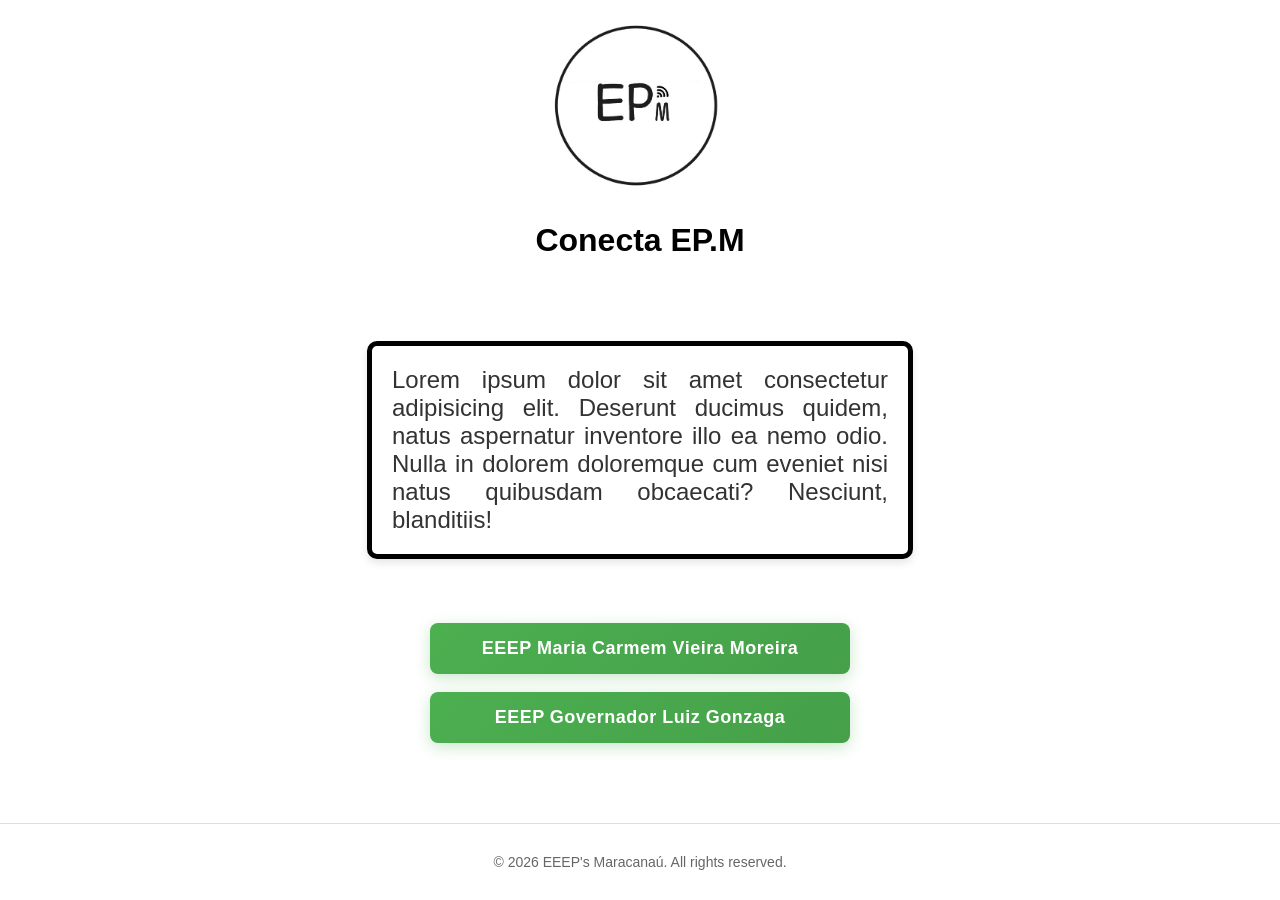
==== index.html @ eb71dfb9 "Make - Paginas MCVM e GLG" ====
<!DOCTYPE html>
<html lang="en">
<head>
    <meta charset="UTF-8">
    <meta name="viewport" content="width=device-width, initial-scale=1.0">
    <title>EEEP's Maracanaú</title>
    <link rel="stylesheet" href="/css/style.css">
</head>
<body>

    <header>
        <img id="logo" src="/img/logo.png" alt="EEEP's Maracanaú Logo">
        <h1>Conecta EP.M</h1>
    </header>

    <main>

        <div id="bemVindo" class="caixa">
            Lorem ipsum dolor sit amet consectetur adipisicing elit.
            Deserunt ducimus quidem, natus aspernatur inventore illo ea nemo odio. 
            Nulla in dolorem doloremque cum eveniet nisi natus quibusdam obcaecati? Nesciunt, blanditiis!
        </div>

        <div id="buttons">

            <button id="MCVM" onclick="">EEEP Maria Carmem Vieira Moreira</button>
            
            <button id="GM" onclick="">EEEP Governador Luiz Gonzaga </button>

        </div>

    </main>

    <footer>
        <p>© 2026 EEEP's Maracanaú. All rights reserved.</p>

</body>
</html>
---- css/style.css ----
body {
    user-select: none;
    font-family: Arial, sans-serif;
    display: flex;
    flex-direction: column;
    min-height: 100vh;
    margin: 0;
}

header {
    /* background-color: #000000; */
    padding: 20px;
    text-align: center;
}

#logo {
    /* border: solid 2px #000; */
    width: 200px;
    height: auto;
}

/* main */

main {
    padding: 20px;
    text-align: center;
    flex: 1;
}

.caixa {
    /* text-align: center; */
    text-align: justify;
    margin-top: 20px;
    font-size: 24px;
    color: #333;
    width: 40%;
    margin: 20px auto;

    border: 5px solid #000000;
    border-radius: 10px;
    padding: 20px;
    box-shadow: 0 4px 8px rgba(0, 0, 0, 0.1);
}

#buttons {
    display: flex;
    flex-direction: column;
    gap: 18px;
    margin-top: 64px;
}


button {
    display: block;
    width: min(420px, 100%);
    margin: 0 auto;
    padding: 15px 25px;
    font-size: 18px;
    font-weight: 600;
    background: linear-gradient(135deg, #4CAF50 0%, #45a049 100%);
    color: rgb(255, 255, 255);
    border: none;
    border-radius: 8px;
    cursor: pointer;
    text-align: center;
    box-shadow: 0 4px 15px rgba(76, 175, 80, 0.3);
    transition: all 0.3s ease;
    letter-spacing: 0.5px;
}  

button:hover {
    transform: translateY(-3px);
    box-shadow: 0 8px 25px rgba(76, 175, 80, 0.5);
    background: linear-gradient(135deg, #45a049 0%, #3d8b40 100%);
}

button:active {
    transform: translateY(-2px);
    box-shadow: 0 3px 10px rgba(76, 175, 80, 0.4);
}

/* footer */
footer {
    text-align: center;
    padding: 30px 20px;
    border-top: 1px solid #ddd;
    margin-top: auto;
}

footer p {
    color: #666;
    font-size: 14px;
    margin: 0;
}
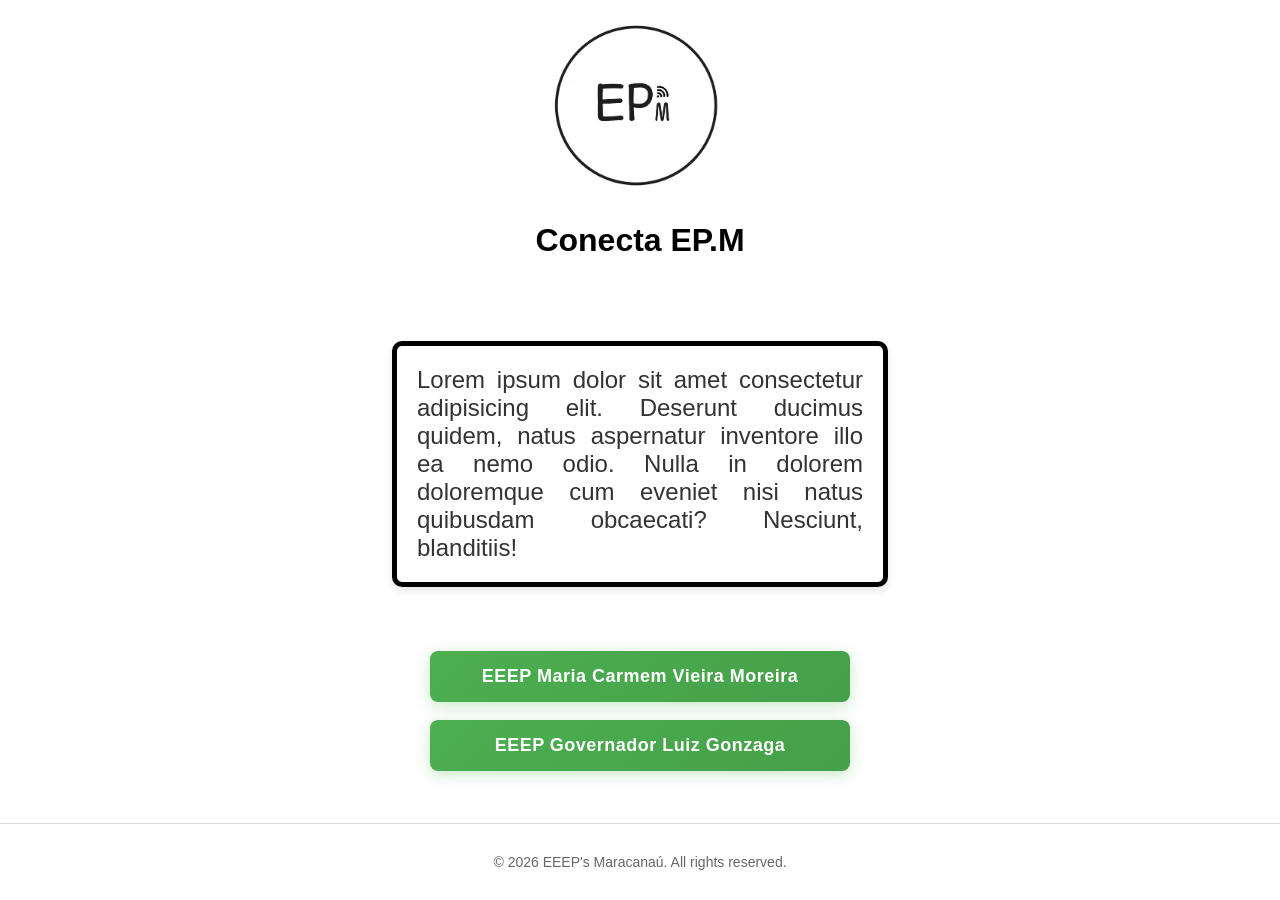
==== commit b7fe1d72: "Make - Aba de materias" ====
--- a/index.html
+++ b/index.html
@@ -23,9 +23,9 @@
 
         <div id="buttons">
 
-            <button id="MCVM" onclick="">EEEP Maria Carmem Vieira Moreira</button>
+            <button id="MCVM" class="btnBase" onclick="mudarDePagina('/pages/MCVM.html')">EEEP Maria Carmem Vieira Moreira</button>
             
-            <button id="GM" onclick="">EEEP Governador Luiz Gonzaga </button>
+            <button id="GM" class="btnBase" onclick="mudarDePagina('/pages/GLG.html')">EEEP Governador Luiz Gonzaga </button>
 
         </div>
 
@@ -33,6 +33,9 @@
 
     <footer>
         <p>© 2026 EEEP's Maracanaú. All rights reserved.</p>
+    </footer>
+
+    <script src="script/script.js"></script>
 
 </body>
 </html>
--- a/css/style.css
+++ b/css/style.css
@@ -1,5 +1,5 @@
 body {
-    user-select: none;
+    /* user-select: ;/ */
     font-family: Arial, sans-serif;
     display: flex;
     flex-direction: column;
@@ -35,24 +35,116 @@
     color: #333;
     width: 40%;
     margin: 20px auto;
+    box-sizing: border-box;
 
     border: 5px solid #000000;
     border-radius: 10px;
     padding: 20px;
     box-shadow: 0 4px 8px rgba(0, 0, 0, 0.1);
+
+    display: flex;
+    flex-direction: column;
+    gap: 20px;
 }
+
+.caixaCursos {
+    /* text-align: center; */
+    text-align: justify;
+    margin-top: 20px;
+    font-size: 24px;
+    color: #333;
+    width: 40%;
+    margin: 20px auto;
+    box-sizing: border-box;
+
+    border: 5px solid #000000;
+    border-radius: 10px;
+    padding: 30px;
+    box-shadow: 0 4px 8px rgba(0, 0, 0, 0.1);
+
+    display: grid;
+    grid-template-columns: repeat(2, 1fr);
+    gap: 20px;
+    
+}
+
+/* caixa dos butoes na pagina de cursos */
+
+.caixaMenor{
+    font-size: 30px;
+    color: #333;
+    width: 100%;
+    margin: 0;
+    box-sizing: border-box;
+
+    border: 3px solid #000000;
+    border-radius: 10px;
+    padding: 15px;
+
+    display: flex;
+    align-items: center;
+    justify-content: center;
+
+    transition: all 0.3s ease;
+}
+
+.caixaMenor:hover {
+    transform: translateY(-3px);
+    box-shadow: 0 8px 25px rgba(76, 175, 80, 0.5);
+    background-color: #cfcfcf;
+
+    cursor: pointer;
+}
+
+.caixaMenor:active {
+    transform: translateY(-2px);
+    box-shadow: 0 3px 10px rgba(76, 175, 80, 0.4);
+}
+
+/* Caixa menor menor */
+
+.caixaMMenor{
+    font-size: 30px;
+    color: #333;
+    width: 100%;
+    margin: 0;
+    box-sizing: border-box;
+
+    border: 3px solid #000000;
+    border-radius: 10px;
+    padding: 15px;
+
+    transition: all 0.3s ease;
+}
+
+/* .caixaMMenor:hover {
+    transform: translateY(-3px);
+    box-shadow: 0 8px 25px rgba(76, 175, 80, 0.5);
+    background-color: #cfcfcf;
+
+    cursor: pointer;
+}
+
+.caixaMMenor:active {
+    transform: translateY(-2px);
+    box-shadow: 0 3px 10px rgba(76, 175, 80, 0.4);
+} */
+
+/* caixa dos butoes na inicio */
 
 #buttons {
     display: flex;
     flex-direction: column;
     gap: 18px;
     margin-top: 64px;
+    padding: 0 10px;
 }
 
 
-button {
+.btnBase {
     display: block;
     width: min(420px, 100%);
+    box-sizing: border-box;
     margin: 0 auto;
     padding: 15px 25px;
     font-size: 18px;
@@ -68,15 +160,21 @@
     letter-spacing: 0.5px;
 }  
 
-button:hover {
+.btnBase:hover {
     transform: translateY(-3px);
     box-shadow: 0 8px 25px rgba(76, 175, 80, 0.5);
     background: linear-gradient(135deg, #45a049 0%, #3d8b40 100%);
 }
 
-button:active {
+.btnBase:active {
     transform: translateY(-2px);
     box-shadow: 0 3px 10px rgba(76, 175, 80, 0.4);
+}
+
+/* hidden */
+
+.hidden {
+    display: none !important;
 }
 
 /* footer */
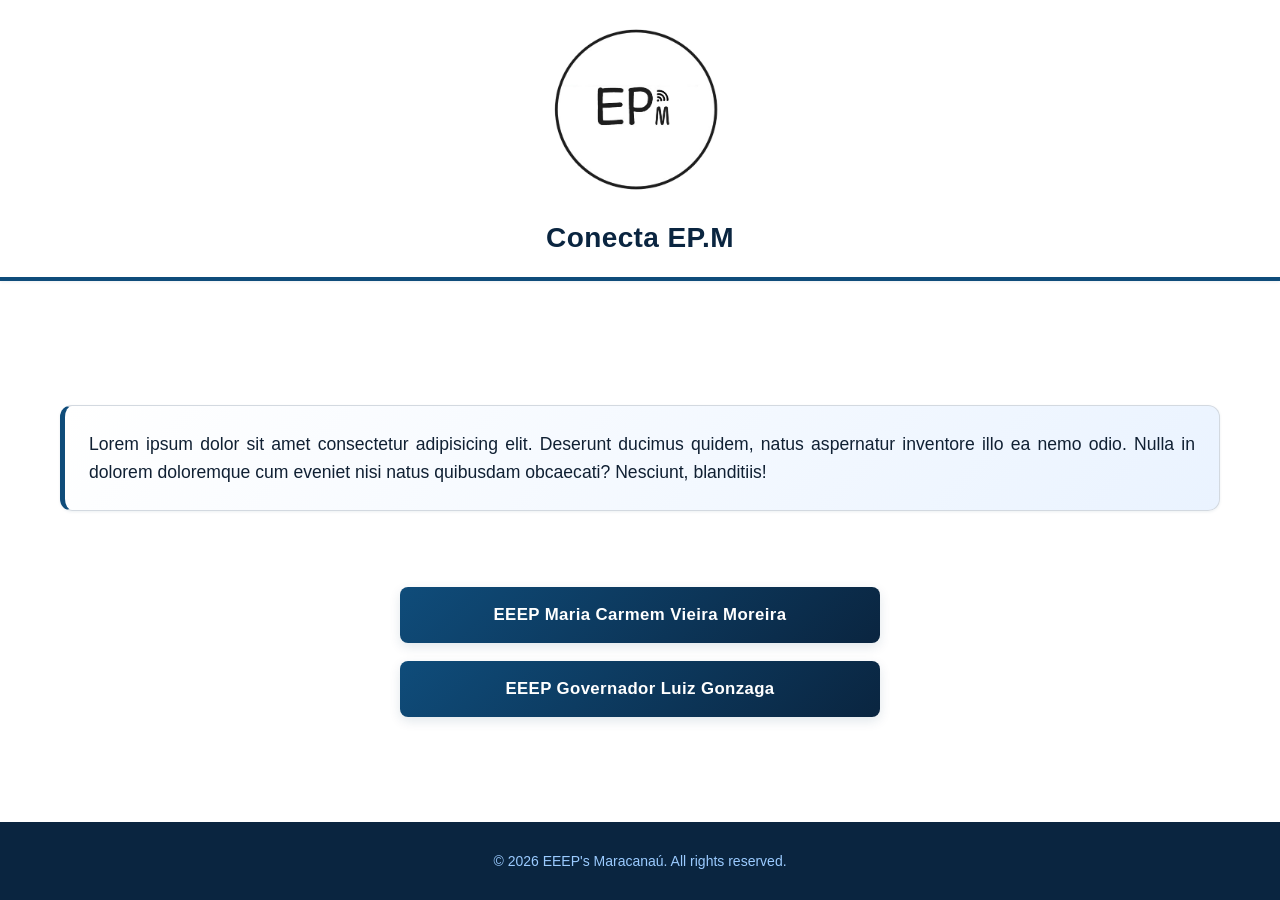
==== commit ee43e135: "Edit - CSS fix" ====
--- a/index.html
+++ b/index.html
@@ -4,7 +4,7 @@
     <meta charset="UTF-8">
     <meta name="viewport" content="width=device-width, initial-scale=1.0">
     <title>EEEP's Maracanaú</title>
-    <link rel="stylesheet" href="/css/style.css">
+    <link rel="stylesheet" href="css/style.css">
 </head>
 <body>
 
--- a/css/style.css
+++ b/css/style.css
@@ -1,192 +1,507 @@
+/* ========================================
+   Design Tokens — troque só o bloco "brand"
+   para criar o tema de outra cidade.
+   ======================================== */
+:root {
+  /* Neutros (fixos) */
+  --bg: #FFFFFF;
+  --surface: #F5F7FA;
+  --border: #D3D9E0;
+  --text: #102033;
+  --muted: #495C6F;
+
+  /* Cores institucionais */
+  --primary: #0A2540;
+  --secondary: #0F4C7A;
+  --secondary-soft: #9bcbff;
+
+  /* Marca institucional (por cidade) */
+  --brand-900: var(--primary);
+  --brand-700: var(--secondary);
+  --brand-500: #1B6EB5;
+  --brand-100: var(--secondary-soft);
+
+  /* Crescimento / educação */
+  --growth-700: #0B6B4A;
+  --growth-500: #0F8A5F;
+
+  /* Acentos */
+  --sun-500: #F2B705;
+  --coral-500: #E76F51;
+
+  /* Semânticas */
+  --success: #0B6B4A;
+  --warning: #B45309;
+  --danger: #B91C1C;
+  --info: #0369A1;
+
+  /* Sombras (tingidas com brand-900) */
+  --shadow-sm: 0 1px 3px rgba(11, 60, 93, 0.08);
+  --shadow-md: 0 4px 12px rgba(11, 60, 93, 0.12);
+  --shadow-lg: 0 10px 28px rgba(11, 60, 93, 0.18);
+
+  /* Raios */
+  --radius-sm: 8px;
+  --radius-md: 12px;
+  --radius-lg: 16px;
+}
+
+/* ========================================
+   Base
+   ======================================== */
+* { box-sizing: border-box; }
+
 body {
-    /* user-select: ;/ */
-    font-family: Arial, sans-serif;
-    display: flex;
-    flex-direction: column;
-    min-height: 100vh;
-    margin: 0;
-}
-
+  font-family: -apple-system, BlinkMacSystemFont, "Segoe UI", Arial, sans-serif;
+  display: flex;
+  flex-direction: column;
+  min-height: 100vh;
+  margin: 0;
+  background: var(--bg);
+  color: var(--text);
+  line-height: 1.6;
+}
+
+h1, h2, h3 {
+  color: var(--brand-900);
+  line-height: 1.3;
+}
+
+/* ========================================
+   Header
+   ======================================== */
 header {
-    /* background-color: #000000; */
-    padding: 20px;
-    text-align: center;
+  background: #FFFFFF;
+  padding: 24px 20px 20px;
+  text-align: center;
+  border-bottom: 4px solid var(--brand-700);
+  box-shadow: var(--shadow-sm);
 }
 
 #logo {
-    /* border: solid 2px #000; */
-    width: 200px;
-    height: auto;
-}
-
-/* main */
-
+  width: 200px;
+  max-width: 60%;
+  height: auto;
+}
+
+header h1 {
+  color: var(--brand-900);
+  margin: 12px 0 0;
+  font-size: 1.75rem;
+  font-weight: 700;
+  letter-spacing: 0.4px;
+}
+
+/* ========================================
+   Main
+   ======================================== */
 main {
-    padding: 20px;
-    text-align: center;
-    flex: 1;
-}
-
+  padding: 24px 20px;
+  text-align: center;
+  flex: 1;
+  width: 100%;
+  max-width: 1200px;
+  margin: 0 auto;
+}
+
+/* Títulos de seção (filhos diretos do main) */
+main > h2 {
+  color: var(--brand-900);
+  margin: 40px auto 16px;
+  font-size: 1.5rem;
+  display: inline-block;
+  padding-bottom: 8px;
+  position: relative;
+}
+
+main > h2::after {
+  content: "";
+  position: absolute;
+  bottom: 0;
+  left: 50%;
+  transform: translateX(-50%);
+  width: 56px;
+  height: 3px;
+  border-radius: 2px;
+  background: var(--brand-700);
+}
+
+/* ========================================
+   Cards (.caixa) — superfície refinada
+   ======================================== */
 .caixa {
-    /* text-align: center; */
-    text-align: justify;
-    margin-top: 20px;
-    font-size: 24px;
-    color: #333;
-    width: 40%;
-    margin: 20px auto;
-    box-sizing: border-box;
-
-    border: 5px solid #000000;
-    border-radius: 10px;
-    padding: 20px;
-    box-shadow: 0 4px 8px rgba(0, 0, 0, 0.1);
-
-    display: flex;
-    flex-direction: column;
-    gap: 20px;
-}
-
+  background: #FFFFFF;
+  border: 1px solid var(--border);
+  border-top: 3px solid var(--brand-700);
+  border-radius: var(--radius-md);
+  box-shadow: var(--shadow-sm);
+  padding: 24px;
+  margin: 20px auto;
+  width: 100%;
+  max-width: 1200px;
+  text-align: justify;
+  color: var(--text);
+  font-size: 1.05rem;
+  display: flex;
+  flex-direction: column;
+  gap: 16px;
+}
+
+#bemVindo {
+  background: linear-gradient(135deg, #FFFFFF 0%, #EAF3FF 100%);
+  border-top: 1px solid var(--border);
+  border-left: 5px solid var(--brand-700);
+  font-size: 1.1rem;
+}
+
+.caixa h2 {
+  color: var(--brand-900);
+  font-size: 1.35rem;
+  text-align: left;
+  margin: 0 0 4px;
+  padding-bottom: 10px;
+  border-bottom: 1px solid var(--border);
+}
+
+/* ========================================
+   Grid de cursos — zona com tint suave
+   ======================================== */
 .caixaCursos {
-    /* text-align: center; */
-    text-align: justify;
-    margin-top: 20px;
-    font-size: 24px;
-    color: #333;
-    width: 40%;
-    margin: 20px auto;
-    box-sizing: border-box;
-
-    border: 5px solid #000000;
-    border-radius: 10px;
-    padding: 30px;
-    box-shadow: 0 4px 8px rgba(0, 0, 0, 0.1);
-
-    display: grid;
-    grid-template-columns: repeat(2, 1fr);
-    gap: 20px;
-    
-}
-
-/* caixa dos butoes na pagina de cursos */
-
-.caixaMenor{
-    font-size: 30px;
-    color: #333;
-    width: 100%;
-    margin: 0;
-    box-sizing: border-box;
-
-    border: 3px solid #000000;
-    border-radius: 10px;
-    padding: 15px;
-
-    display: flex;
-    align-items: center;
-    justify-content: center;
-
-    transition: all 0.3s ease;
-}
+  background:
+    radial-gradient(circle at 0% 0%,   rgba(27, 110, 181, 0.10), transparent 45%),
+    radial-gradient(circle at 100% 100%, rgba(27, 110, 181, 0.10), transparent 45%),
+    #F8FBFF;
+  border: 1px solid var(--border);
+  border-radius: var(--radius-md);
+  box-shadow: var(--shadow-sm);
+  padding: 24px;
+  margin: 20px auto;
+  width: 100%;
+  max-width: 1200px;
+  display: grid;
+  grid-template-columns: repeat(2, 1fr);
+  gap: 16px;
+}
+
+/* ========================================
+   Botões de curso — cor por curso
+   ======================================== */
+.caixaMenor {
+  position: relative;            /* âncora para a bolinha */
+  font-family: inherit;
+  font-size: 1.2rem;
+  font-weight: 600;
+  color: var(--brand-900);
+  background: #FFFFFF;
+  border: 2px solid var(--brand-700);
+  border-radius: var(--radius-sm);
+  padding: 16px 0A2540px;
+  width: 100%;
+  margin: 0 auto;
+  cursor: pointer;
+  display: flex;
+  align-items: center;
+  justify-content: center;       /* texto centralizado de verdade */
+  transition: transform 0.2s ease, box-shadow 0.2s ease, background 0.2s ease, color 0.2s ease, border-color 0.2s ease;
+  max-width: 420px;
+  min-height: 72px;
+  padding: 18px 40px;
+  line-height: 1.3;
+
+}
+
+/* Bolinha "flutuante" — não ocupa espaço no fluxo */
+.caixaMenor::before {
+  content: "";
+  position: absolute;
+  left: 16px;                    /* distância da borda esquerda */
+  top: 50%;
+  transform: translateY(-50%);
+  width: 10px;
+  height: 10px;
+  border-radius: 50%;
+  background: var(--brand-500);
+  transition: background 0.2s ease, transform 0.2s ease;
+}
+
+#ds::before  { background: var(--brand-500);  } /* DS   → azul    */
+#qm::before  { background: var(--growth-500); } /* QM   → verde   */
+#log::before { background: var(--sun-500);    } /* LOG  → âmbar   */
+#txt::before { background: var(--coral-500);  } /* TXT  → coral   */
 
 .caixaMenor:hover {
-    transform: translateY(-3px);
-    box-shadow: 0 8px 25px rgba(76, 175, 80, 0.5);
-    background-color: #cfcfcf;
-
-    cursor: pointer;
+  background: var(--brand-700);
+  color: #FFFFFF;
+  border-color: var(--brand-900);
+  transform: translateY(-2px);
+  box-shadow: var(--shadow-md);
+}
+
+.caixaMenor:hover::before {
+  background: #FFFFFF;
+  transform: translateY(-50%) scale(1.25);
 }
 
 .caixaMenor:active {
-    transform: translateY(-2px);
-    box-shadow: 0 3px 10px rgba(76, 175, 80, 0.4);
-}
-
-/* Caixa menor menor */
-
-.caixaMMenor{
-    font-size: 30px;
-    color: #333;
-    width: 100%;
-    margin: 0;
-    box-sizing: border-box;
-
-    border: 3px solid #000000;
-    border-radius: 10px;
-    padding: 15px;
-
-    transition: all 0.3s ease;
-}
-
-/* .caixaMMenor:hover {
-    transform: translateY(-3px);
-    box-shadow: 0 8px 25px rgba(76, 175, 80, 0.5);
-    background-color: #cfcfcf;
-
-    cursor: pointer;
-}
-
-.caixaMMenor:active {
-    transform: translateY(-2px);
-    box-shadow: 0 3px 10px rgba(76, 175, 80, 0.4);
-} */
-
-/* caixa dos butoes na inicio */
-
+  transform: translateY(0);
+  box-shadow: var(--shadow-sm);
+}
+
+.caixaMenor:focus-visible {
+  outline: 3px solid var(--sun-500);
+  outline-offset: 3px;
+}
+
+/* ========================================
+   Cards de ano (.caixaMMenor)
+   ======================================== */
+.caixaMMenor {
+  background: linear-gradient(180deg, #FFFFFF 0%, #F5F9FF 100%);
+  border: 1px solid var(--border);
+  border-left: 4px solid var(--brand-700);
+  border-radius: var(--radius-sm);
+  padding: 18px 20px;
+  width: 100%;
+  margin: 0;
+  color: var(--text);
+  font-size: 1rem;
+  box-shadow: var(--shadow-sm);
+  transition: transform 0.2s ease, box-shadow 0.2s ease;
+}
+
+.caixaMMenor:hover {
+  transform: translateY(-2px);
+  box-shadow: var(--shadow-md);
+}
+
+.caixaMMenor h2 {
+  color: var(--brand-900);
+  font-size: 1.15rem;
+  margin: 0 0 10px;
+  padding-bottom: 6px;
+  border-bottom: 1px solid var(--border);
+  text-align: left;
+}
+
+.caixaMMenor p {
+  margin: 6px 0;
+  color: var(--muted);
+  text-align: left;
+  font-size: 0.95rem;
+}
+
+/* ========================================
+   Professores — grade de cards com avatar
+   ======================================== */
+.gridProfessores {
+  display: grid;
+  grid-template-columns: repeat(auto-fill, minmax(240px, 1fr));
+  gap: 14px;
+  margin-top: 4px;
+}
+
+.professorCard {
+  display: flex;
+  align-items: center;
+  gap: 14px;
+  padding: 14px;
+  background: #FFFFFF;
+  border: 1px solid var(--border);
+  border-radius: var(--radius-md);
+  box-shadow: var(--shadow-sm);
+  text-align: left;
+  transition: transform 0.2s ease, box-shadow 0.2s ease, border-color 0.2s ease;
+}
+
+.professorCard:hover {
+  transform: translateY(-2px);
+  box-shadow: var(--shadow-md);
+  border-color: var(--brand-500);
+}
+
+.avatar {
+  flex-shrink: 0;
+  width: 48px;
+  height: 48px;
+  border-radius: 50%;
+  background: linear-gradient(135deg, var(--brand-500), var(--brand-900));
+  color: #FFFFFF;
+  display: flex;
+  align-items: center;
+  justify-content: center;
+  font-weight: 700;
+  font-size: 1rem;
+  letter-spacing: 0.5px;
+}
+
+.professorInfo strong {
+  display: block;
+  color: var(--brand-900);
+  font-size: 0.95rem;
+  line-height: 1.3;
+}
+
+.professorInfo span {
+  display: block;
+  color: var(--muted);
+  font-size: 0.85rem;
+  margin-top: 2px;
+}
+
+/* ========================================
+   Botões principais
+   ======================================== */
 #buttons {
-    display: flex;
-    flex-direction: column;
-    gap: 18px;
-    margin-top: 64px;
-    padding: 0 10px;
-}
-
+  display: flex;
+  flex-direction: column;
+  align-items: center;
+  gap: 18px;
+  margin-top: 56px;
+  padding: 0 10px;
+}
 
 .btnBase {
-    display: block;
-    width: min(420px, 100%);
-    box-sizing: border-box;
-    margin: 0 auto;
-    padding: 15px 25px;
-    font-size: 18px;
-    font-weight: 600;
-    background: linear-gradient(135deg, #4CAF50 0%, #45a049 100%);
-    color: rgb(255, 255, 255);
-    border: none;
-    border-radius: 8px;
-    cursor: pointer;
-    text-align: center;
-    box-shadow: 0 4px 15px rgba(76, 175, 80, 0.3);
-    transition: all 0.3s ease;
-    letter-spacing: 0.5px;
-}  
+  display: block;
+  width: min(480px, 100%);
+  margin: 0 auto;
+  padding: 18px 28px;
+  font-family: inherit;
+  font-size: 1.05rem;
+  font-weight: 600;
+  letter-spacing: 0.4px;
+  text-align: center;
+  color: #fff;
+  background: linear-gradient(135deg, var(--brand-700) 0%, var(--brand-900) 100%);
+  border: none;
+  border-radius: var(--radius-sm);
+  cursor: pointer;
+  box-shadow: var(--shadow-md);
+  transition: transform 0.2s ease, box-shadow 0.2s ease, background 0.2s ease;
+}
 
 .btnBase:hover {
-    transform: translateY(-3px);
-    box-shadow: 0 8px 25px rgba(76, 175, 80, 0.5);
-    background: linear-gradient(135deg, #45a049 0%, #3d8b40 100%);
+  transform: translateY(-3px);
+  box-shadow: var(--shadow-lg);
+  background: linear-gradient(135deg, var(--brand-500) 0%, var(--brand-700) 100%);
 }
 
 .btnBase:active {
-    transform: translateY(-2px);
-    box-shadow: 0 3px 10px rgba(76, 175, 80, 0.4);
-}
-
-/* hidden */
-
-.hidden {
-    display: none !important;
-}
-
-/* footer */
+  transform: translateY(-1px);
+  box-shadow: var(--shadow-sm);
+}
+
+.btnBase:focus-visible {
+  outline: 3px solid var(--sun-500);
+  outline-offset: 3px;
+}
+
+/* ========================================
+   Utilitários
+   ======================================== */
+.hidden { display: none !important; }
+
+/* ========================================
+   Footer
+   ======================================== */
 footer {
-    text-align: center;
-    padding: 30px 20px;
-    border-top: 1px solid #ddd;
-    margin-top: auto;
+  background: var(--brand-900);
+  text-align: center;
+  padding: 28px 20px;
+  margin-top: auto;
 }
 
 footer p {
-    color: #666;
-    font-size: 14px;
-    margin: 0;
+  color: var(--brand-100);
+  font-size: 0.875rem;
+  margin: 0;
+}
+
+/* ========================================
+   Cores por curso — borda do .caixa
+   acompanha a cor do curso escolhido
+   ======================================== */
+#tDS  { --curso-cor: var(--brand-500);  --curso-tint: #EAF3FF; } /* azul   */
+#tQM  { --curso-cor: var(--growth-500); --curso-tint: #E8F6EF; } /* verde  */
+#tLOG { --curso-cor: var(--sun-500);    --curso-tint: #FFF7E0; } /* âmbar  */
+#tTXT { --curso-cor: var(--coral-500);  --curso-tint: #FCEFE9; } /* coral  */
+
+#ds:hover,  #ds:focus-visible  { background: var(--brand-500);  border-color: var(--brand-500); }
+#qm:hover,  #qm:focus-visible  { background: var(--growth-500); border-color: var(--growth-500); }
+#log:hover, #log:focus-visible { background: #B88A00;            border-color: #B88A00; } /* âmbar escurecido p/ contraste */
+#txt:hover, #txt:focus-visible { background: var(--coral-500);  border-color: var(--coral-500); }
+
+#tDS > .caixa,
+#tQM > .caixa,
+#tLOG > .caixa,
+#tTXT > .caixa {
+  border-top: 3px solid var(--curso-cor);
+  background: linear-gradient(180deg, #FFFFFF 0%, var(--curso-tint) 100%);
+}
+
+/* Sublinhado do título principal herda a cor */
+#tDS > .caixa > h2,
+#tQM > .caixa > h2,
+#tLOG > .caixa > h2,
+#tTXT > .caixa > h2 {
+  border-bottom-color: var(--curso-cor);
+}
+
+/* Faixa lateral dos cards de ano também herda */
+#tDS .caixaMMenor,
+#tQM .caixaMMenor,
+#tLOG .caixaMMenor,
+#tTXT .caixaMMenor {
+  border-left-color: var(--curso-cor);
+}
+
+/* Centraliza verticalmente só na home (página com #buttons) */
+main:has(#buttons) {
+  display: flex;
+  flex-direction: column;
+  justify-content: safe center;
+}
+
+/* ========================================
+   Responsivo
+   ======================================== */
+@media (max-width: 600px) {
+  header { padding: 20px 12px 16px; }
+  header h1 { font-size: clamp(1.25rem, 5.5vw, 1.6rem); }
+
+  main { padding: 16px 12px; }
+  main > h2 { font-size: 1.25rem; margin-top: 32px; }
+
+  .caixa,
+  .caixaCursos {
+    padding: 16px;
+    margin: 16px auto;
+    font-size: 0.95rem;
+  }
+
+  .caixaCursos {
+    grid-template-columns: 1fr;
+    gap: 12px;
+  }
+
+  .caixaMenor {
+    font-size: 1.15rem;
+    padding: 16px 12px;
+  }
+
+  .caixaMMenor { padding: 14px 16px; }
+
+  .btnBase {
+    padding: 16px 20px;
+    font-size: 1rem;
+  }
+
+  #buttons { margin-top: 40px; }
+
+  footer { padding: 20px 12px; }
+
+  .gridProfessores { grid-template-columns: 1fr; }
+  .avatar { width: 42px; height: 42px; font-size: 0.9rem; }
+
+  .caixaMenor { padding: 16px 32px; }
+  .caixaMenor::before { left: 12px; width: 8px; height: 8px; }
 }
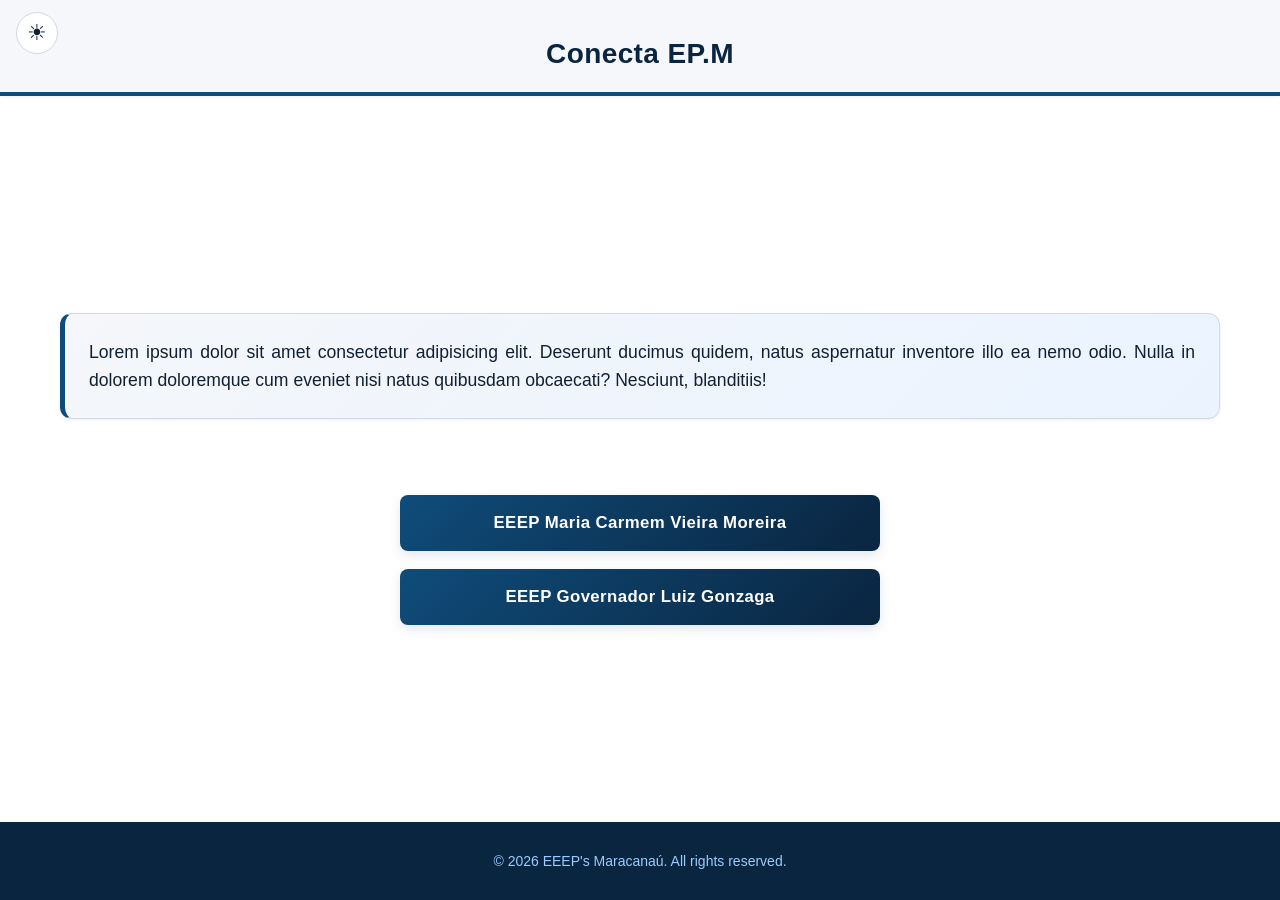
==== commit 6d25584d: "Make - Descriçao dos cursos" ====
--- a/index.html
+++ b/index.html
@@ -9,7 +9,8 @@
 <body>
 
     <header>
-        <img id="logo" src="/img/logo.png" alt="EEEP's Maracanaú Logo">
+        <button id="themeToggle" class="theme-toggle" type="button" aria-label="Ativar modo escuro" title="Ativar modo escuro">☀</button>
+        <!-- <img id="logo" src="/img/logo.png" alt="EEEP's Maracanaú Logo"> -->
         <h1>Conecta EP.M</h1>
     </header>
 
@@ -23,9 +24,9 @@
 
         <div id="buttons">
 
-            <button id="MCVM" class="btnBase" onclick="mudarDePagina('/pages/MCVM.html')">EEEP Maria Carmem Vieira Moreira</button>
+            <button id="MCVM" class="btnBase" onclick="mudarDePagina('pages/MCVM.html')">EEEP Maria Carmem Vieira Moreira</button>
             
-            <button id="GM" class="btnBase" onclick="mudarDePagina('/pages/GLG.html')">EEEP Governador Luiz Gonzaga </button>
+            <button id="GM" class="btnBase" onclick="mudarDePagina('pages/GLG.html')">EEEP Governador Luiz Gonzaga </button>
 
         </div>
 
--- a/css/style.css
+++ b/css/style.css
@@ -44,6 +44,31 @@
   --radius-sm: 8px;
   --radius-md: 12px;
   --radius-lg: 16px;
+}
+
+body[data-theme="dark"] {
+  --bg: #101820;
+  --surface: #182633;
+  --border: #354857;
+  --text: #EDF4F8;
+  --muted: #B2C2CE;
+  --brand-900: #A8D4F5;
+  --brand-700: #337BA5;
+  --brand-500: #4A9BD8;
+  --brand-100: #D1E8F8;
+  --growth-700: #65C99A;
+  --growth-500: #52B987;
+  --success: #65C99A;
+  --warning: #F2B84B;
+  --danger: #F07878;
+  --info: #68BCEB;
+  --shadow-sm: 0 1px 3px rgba(0, 0, 0, 0.2);
+  --shadow-md: 0 4px 12px rgba(0, 0, 0, 0.28);
+  --shadow-lg: 0 10px 28px rgba(0, 0, 0, 0.36);
+  --curso-ds-tint: #1D3140;
+  --curso-qm-tint: #1D3B31;
+  --curso-log-tint: #3B3420;
+  --curso-txt-tint: #3B2925;
 }
 
 /* ========================================
@@ -71,11 +96,66 @@
    Header
    ======================================== */
 header {
-  background: #FFFFFF;
+  position: relative;
+  background: var(--surface);
   padding: 24px 20px 20px;
   text-align: center;
   border-bottom: 4px solid var(--brand-700);
   box-shadow: var(--shadow-sm);
+}
+
+.theme-toggle {
+  position: absolute;
+  top: 12px;
+  left: 16px;
+  width: 42px;
+  height: 42px;
+  display: inline-flex;
+  align-items: center;
+  justify-content: center;
+  border: 1px solid var(--border);
+  border-radius: 50%;
+  background: var(--bg);
+  color: var(--text);
+  font: inherit;
+  font-size: 1.4rem;
+  line-height: 1;
+  cursor: pointer;
+  transition: background 0.2s ease, transform 0.2s ease;
+}
+
+.theme-toggle:hover {
+  background: var(--border);
+  transform: rotate(15deg);
+}
+
+.theme-toggle:focus-visible {
+  outline: 3px solid var(--sun-500);
+  outline-offset: 3px;
+}
+
+.btnVoltar.header-back-button {
+  position: absolute;
+  top: 12px;
+  right: 16px;
+  width: 42px;
+  height: 42px;
+  display: inline-flex;
+  align-items: center;
+  justify-content: center;
+  padding: 0;
+  border-radius: 50%;
+}
+
+.header-back-button svg {
+  display: block;
+  width: 20px;
+  height: 20px;
+  fill: none;
+  stroke: currentColor;
+  stroke-linecap: round;
+  stroke-linejoin: round;
+  stroke-width: 2;
 }
 
 #logo {
@@ -130,7 +210,7 @@
    Cards (.caixa) — superfície refinada
    ======================================== */
 .caixa {
-  background: #FFFFFF;
+  background: var(--surface);
   border: 1px solid var(--border);
   border-top: 3px solid var(--brand-700);
   border-radius: var(--radius-md);
@@ -148,7 +228,7 @@
 }
 
 #bemVindo {
-  background: linear-gradient(135deg, #FFFFFF 0%, #EAF3FF 100%);
+  background: linear-gradient(135deg, var(--surface) 0%, #EAF3FF 100%);
   border-top: 1px solid var(--border);
   border-left: 5px solid var(--brand-700);
   font-size: 1.1rem;
@@ -192,7 +272,7 @@
   font-size: 1.2rem;
   font-weight: 600;
   color: var(--brand-900);
-  background: #FFFFFF;
+  background: var(--surface);
   border: 2px solid var(--brand-700);
   border-radius: var(--radius-sm);
   padding: 16px 0A2540px;
@@ -256,7 +336,7 @@
    Cards de ano (.caixaMMenor)
    ======================================== */
 .caixaMMenor {
-  background: linear-gradient(180deg, #FFFFFF 0%, #F5F9FF 100%);
+  background: linear-gradient(180deg, var(--surface) 0%, #F5F9FF 100%);
   border: 1px solid var(--border);
   border-left: 4px solid var(--brand-700);
   border-radius: var(--radius-sm);
@@ -305,7 +385,7 @@
   align-items: center;
   gap: 14px;
   padding: 14px;
-  background: #FFFFFF;
+  background: var(--surface);
   border: 1px solid var(--border);
   border-radius: var(--radius-md);
   box-shadow: var(--shadow-sm);
@@ -395,6 +475,27 @@
   outline-offset: 3px;
 }
 
+.btnVoltar {
+  display: inline-block;
+  padding: 12px 24px;
+  color: var(--brand-700);
+  border: 2px solid var(--brand-700);
+  border-radius: var(--radius-sm);
+  font-weight: 600;
+  text-decoration: none;
+  transition: background 0.2s ease, color 0.2s ease;
+}
+
+.btnVoltar:hover {
+  background: var(--brand-700);
+  color: #fff;
+}
+
+.btnVoltar:focus-visible {
+  outline: 3px solid var(--sun-500);
+  outline-offset: 3px;
+}
+
 /* ========================================
    Utilitários
    ======================================== */
@@ -425,6 +526,48 @@
 #tLOG { --curso-cor: var(--sun-500);    --curso-tint: #FFF7E0; } /* âmbar  */
 #tTXT { --curso-cor: var(--coral-500);  --curso-tint: #FCEFE9; } /* coral  */
 
+body[data-theme="dark"] #bemVindo {
+  background: linear-gradient(135deg, var(--surface) 0%, #203447 100%);
+}
+
+body[data-theme="dark"] .caixaCursos {
+  background:
+    radial-gradient(circle at 0% 0%, rgba(74, 155, 216, 0.12), transparent 45%),
+    radial-gradient(circle at 100% 100%, rgba(74, 155, 216, 0.12), transparent 45%),
+    var(--bg);
+}
+
+body[data-theme="dark"] .caixaMMenor {
+  background: linear-gradient(180deg, var(--surface) 0%, #1C2B38 100%);
+}
+
+body[data-theme="dark"] #tDS,
+body[data-theme="dark"] #tQM,
+body[data-theme="dark"] #tLOG,
+body[data-theme="dark"] #tTXT {
+  --curso-tint: var(--curso-ds-tint);
+}
+
+body[data-theme="dark"] #tQM { --curso-tint: var(--curso-qm-tint); }
+body[data-theme="dark"] #tLOG { --curso-tint: var(--curso-log-tint); }
+body[data-theme="dark"] #tTXT { --curso-tint: var(--curso-txt-tint); }
+
+body[data-theme="dark"] footer {
+  background: #0B1520;
+}
+
+body[data-theme="dark"] footer p {
+  color: #C4DCF0;
+}
+
+body[data-theme="dark"] .btnBase {
+  background: linear-gradient(135deg, #24658D 0%, #153C58 100%);
+}
+
+body[data-theme="dark"] .btnBase:hover {
+  background: linear-gradient(135deg, #337BA5 0%, #24658D 100%);
+}
+
 #ds:hover,  #ds:focus-visible  { background: var(--brand-500);  border-color: var(--brand-500); }
 #qm:hover,  #qm:focus-visible  { background: var(--growth-500); border-color: var(--growth-500); }
 #log:hover, #log:focus-visible { background: #B88A00;            border-color: #B88A00; } /* âmbar escurecido p/ contraste */
@@ -435,7 +578,7 @@
 #tLOG > .caixa,
 #tTXT > .caixa {
   border-top: 3px solid var(--curso-cor);
-  background: linear-gradient(180deg, #FFFFFF 0%, var(--curso-tint) 100%);
+  background: linear-gradient(180deg, var(--surface) 0%, var(--curso-tint) 100%);
 }
 
 /* Sublinhado do título principal herda a cor */
@@ -467,6 +610,7 @@
 @media (max-width: 600px) {
   header { padding: 20px 12px 16px; }
   header h1 { font-size: clamp(1.25rem, 5.5vw, 1.6rem); }
+  .theme-toggle { top: 8px; left: 8px; width: 38px; height: 38px; }
 
   main { padding: 16px 12px; }
   main > h2 { font-size: 1.25rem; margin-top: 32px; }
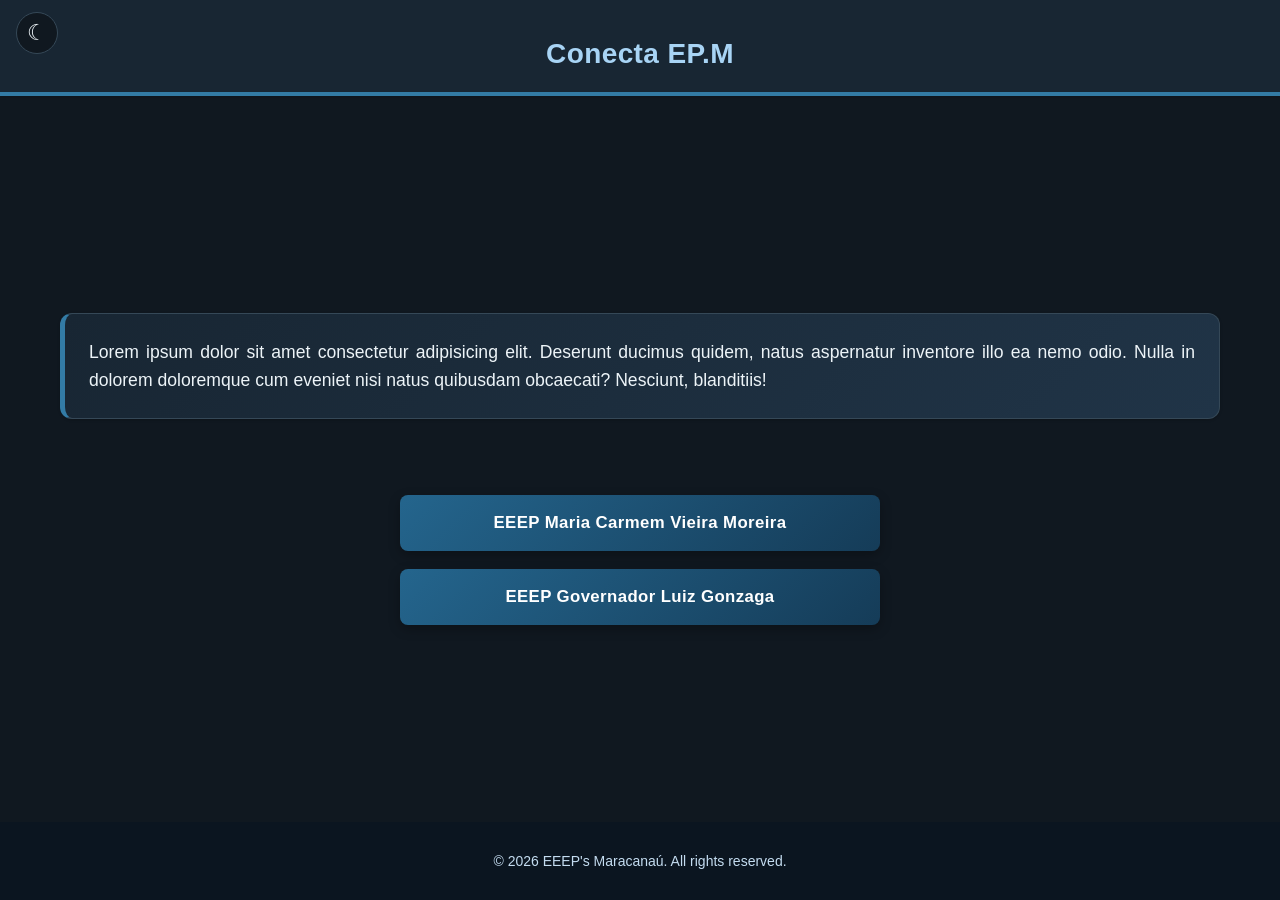
==== commit 9e2c98f7: "Fix - Modo escuro e cabeçalho" ====
--- a/index.html
+++ b/index.html
@@ -6,10 +6,10 @@
     <title>EEEP's Maracanaú</title>
     <link rel="stylesheet" href="css/style.css">
 </head>
-<body>
+<body data-theme="dark">
 
     <header>
-        <button id="themeToggle" class="theme-toggle" type="button" aria-label="Ativar modo escuro" title="Ativar modo escuro">☀</button>
+        <button id="themeToggle" class="theme-toggle" type="button" aria-label="Ativar modo claro" title="Ativar modo claro">☾</button>
         <!-- <img id="logo" src="/img/logo.png" alt="EEEP's Maracanaú Logo"> -->
         <h1>Conecta EP.M</h1>
     </header>
--- a/css/style.css
+++ b/css/style.css
@@ -612,6 +612,9 @@
   header h1 { font-size: clamp(1.25rem, 5.5vw, 1.6rem); }
   .theme-toggle { top: 8px; left: 8px; width: 38px; height: 38px; }
 
+  header:has(.header-back-button) { padding-top: 64px; }
+  header:has(.header-back-button) h1 { margin-top: 0; }
+
   main { padding: 16px 12px; }
   main > h2 { font-size: 1.25rem; margin-top: 32px; }
 
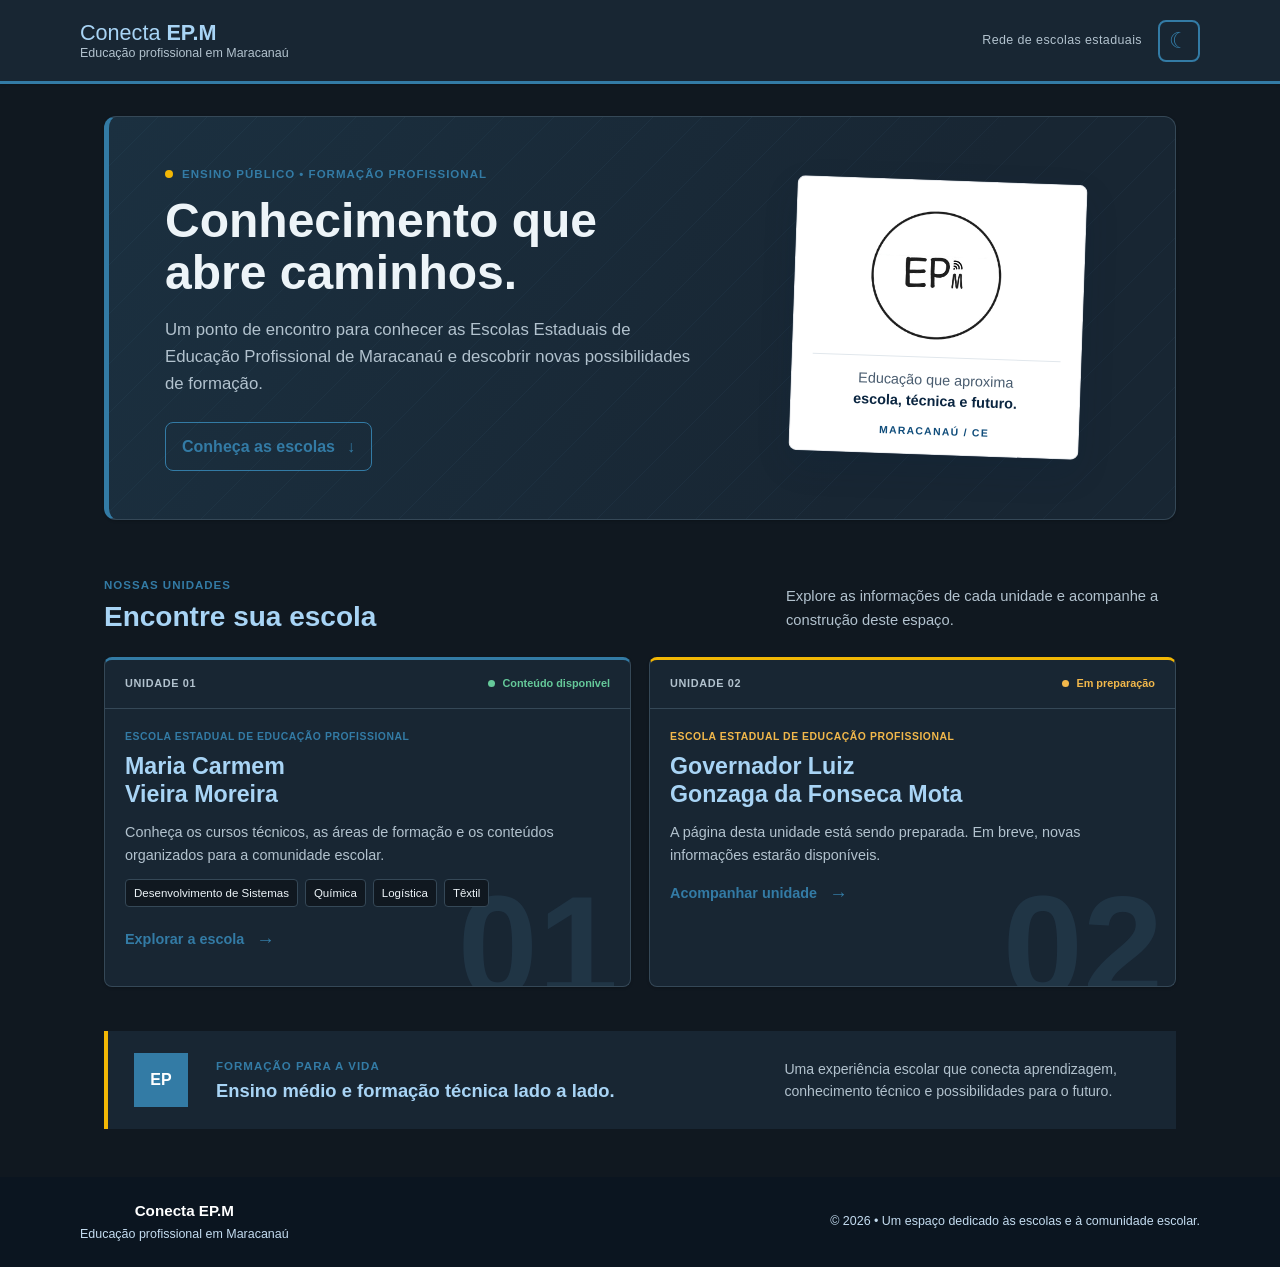
==== commit 407c7af7: "Edit - Pagina inicial reformulada" ====
--- a/index.html
+++ b/index.html
@@ -1,42 +1,95 @@
 <!DOCTYPE html>
-<html lang="en">
+<html lang="pt-BR">
 <head>
     <meta charset="UTF-8">
     <meta name="viewport" content="width=device-width, initial-scale=1.0">
-    <title>EEEP's Maracanaú</title>
+    <meta name="description" content="Conheça as Escolas Estaduais de Educação Profissional de Maracanaú e explore os cursos técnicos disponíveis.">
+    <title>Conecta EP.M | Educação profissional em Maracanaú</title>
     <link rel="stylesheet" href="css/style.css">
+    <link rel="icon" type="image/png" href="../img/favicon.png">
 </head>
-<body data-theme="dark">
-
-    <header>
+<body class="pagina-inicial" data-theme="dark">
+    <header class="home-header">
         <button id="themeToggle" class="theme-toggle" type="button" aria-label="Ativar modo claro" title="Ativar modo claro">☾</button>
-        <!-- <img id="logo" src="/img/logo.png" alt="EEEP's Maracanaú Logo"> -->
-        <h1>Conecta EP.M</h1>
+        <a class="home-brand" href="index.html" aria-label="Conecta EP.M, página inicial">
+            <span class="home-brand-name">Conecta <strong>EP.M</strong></span>
+            <span class="home-brand-caption">Educação profissional em Maracanaú</span>
+        </a>
+        <span class="home-header-label">Rede de escolas estaduais</span>
     </header>
 
-    <main>
+    <main class="home-main">
+        <section class="home-hero" aria-labelledby="home-title">
+            <div class="home-hero-copy">
+                <p class="home-eyebrow"><span></span> ENSINO PÚBLICO • FORMAÇÃO PROFISSIONAL</p>
+                <h1 id="home-title">Conhecimento que abre caminhos.</h1>
+                <p class="home-lead">Um ponto de encontro para conhecer as Escolas Estaduais de Educação Profissional de Maracanaú e descobrir novas possibilidades de formação.</p>
+                <a class="home-hero-link" href="#escolas">Conheça as escolas <span aria-hidden="true">↓</span></a>
+            </div>
+            <div class="home-hero-mark">
+                <div class="home-mark-frame">
+                    <img src="img/logo.png" alt="Logo EP.M">
+                </div>
+                <p>Educação que aproxima<br><strong>escola, técnica e futuro.</strong></p>
+                <span class="home-mark-index">MARACANAÚ / CE</span>
+            </div>
+        </section>
 
-        <div id="bemVindo" class="caixa">
-            Lorem ipsum dolor sit amet consectetur adipisicing elit.
-            Deserunt ducimus quidem, natus aspernatur inventore illo ea nemo odio. 
-            Nulla in dolorem doloremque cum eveniet nisi natus quibusdam obcaecati? Nesciunt, blanditiis!
-        </div>
+        <section id="escolas" class="home-schools" aria-labelledby="schools-title">
+            <div class="home-section-heading">
+                <div>
+                    <p class="home-eyebrow">NOSSAS UNIDADES</p>
+                    <h2 id="schools-title">Encontre sua escola</h2>
+                </div>
+                <p>Explore as informações de cada unidade e acompanhe a construção deste espaço.</p>
+            </div>
 
-        <div id="buttons">
+            <div class="home-school-grid">
+                <article class="home-school-card home-school-ready">
+                    <div class="home-card-topline"><span>UNIDADE 01</span><span class="home-status"><i></i> Conteúdo disponível</span></div>
+                    <div class="home-card-body">
+                        <p class="home-school-type">ESCOLA ESTADUAL DE EDUCAÇÃO PROFISSIONAL</p>
+                        <h3>Maria Carmem<br>Vieira Moreira</h3>
+                        <p class="home-school-description">Conheça os cursos técnicos, as áreas de formação e os conteúdos organizados para a comunidade escolar.</p>
+                        <div class="home-course-list" aria-label="Cursos técnicos">
+                            <span>Desenvolvimento de Sistemas</span>
+                            <span>Química</span>
+                            <span>Logística</span>
+                            <span>Têxtil</span>
+                        </div>
+                        <a class="home-school-link" href="pages/MCVM.html">Explorar a escola <span aria-hidden="true">→</span></a>
+                    </div>
+                    <div class="home-card-number" aria-hidden="true">01</div>
+                </article>
 
-            <button id="MCVM" class="btnBase" onclick="mudarDePagina('pages/MCVM.html')">EEEP Maria Carmem Vieira Moreira</button>
-            
-            <button id="GM" class="btnBase" onclick="mudarDePagina('pages/GLG.html')">EEEP Governador Luiz Gonzaga </button>
+                <article class="home-school-card home-school-pending">
+                    <div class="home-card-topline"><span>UNIDADE 02</span><span class="home-status home-status-pending"><i></i> Em preparação</span></div>
+                    <div class="home-card-body">
+                        <p class="home-school-type">ESCOLA ESTADUAL DE EDUCAÇÃO PROFISSIONAL</p>
+                        <h3>Governador Luiz<br>Gonzaga da Fonseca Mota</h3>
+                        <p class="home-school-description">A página desta unidade está sendo preparada. Em breve, novas informações estarão disponíveis.</p>
+                        <a class="home-school-link" href="pages/GLG.html">Acompanhar unidade <span aria-hidden="true">→</span></a>
+                    </div>
+                    <div class="home-card-number" aria-hidden="true">02</div>
+                </article>
+            </div>
+        </section>
 
-        </div>
-
+        <section class="home-note" aria-label="Sobre a educação profissional">
+            <span class="home-note-mark" aria-hidden="true">EP</span>
+            <div>
+                <p class="home-eyebrow">FORMAÇÃO PARA A VIDA</p>
+                <h2>Ensino médio e formação técnica lado a lado.</h2>
+            </div>
+            <p>Uma experiência escolar que conecta aprendizagem, conhecimento técnico e possibilidades para o futuro.</p>
+        </section>
     </main>
 
-    <footer>
-        <p>© 2026 EEEP's Maracanaú. All rights reserved.</p>
+    <footer class="home-footer">
+        <p><strong>Conecta EP.M</strong><span>Educação profissional em Maracanaú</span></p>
+        <small>© 2026 • Um espaço dedicado às escolas e à comunidade escolar.</small>
     </footer>
 
     <script src="script/script.js"></script>
-
 </body>
 </html>
--- a/css/style.css
+++ b/css/style.css
@@ -113,20 +113,20 @@
   display: inline-flex;
   align-items: center;
   justify-content: center;
-  border: 1px solid var(--border);
-  border-radius: 50%;
-  background: var(--bg);
-  color: var(--text);
+  border: 2px solid var(--brand-700);
+  border-radius: var(--radius-sm);
+  background: transparent;
+  color: var(--brand-700);
   font: inherit;
   font-size: 1.4rem;
   line-height: 1;
   cursor: pointer;
-  transition: background 0.2s ease, transform 0.2s ease;
+  transition: background 0.2s ease, color 0.2s ease;
 }
 
 .theme-toggle:hover {
-  background: var(--border);
-  transform: rotate(15deg);
+  background: var(--brand-700);
+  color: #FFFFFF;
 }
 
 .theme-toggle:focus-visible {
@@ -560,6 +560,391 @@
   color: #C4DCF0;
 }
 
+/* ========================================
+   Página inicial — portal Conecta EP.M
+   ======================================== */
+.pagina-inicial {
+  --home-ink: #0A2540;
+  --home-blue: #0F4C7A;
+  --home-accent: #F2B705;
+}
+
+.pagina-inicial .home-header {
+  min-height: 84px;
+  display: flex;
+  align-items: center;
+  justify-content: space-between;
+  padding: 14px max(24px, calc((100% - 1120px) / 2));
+  text-align: left;
+  border-bottom-width: 3px;
+}
+
+.home-brand {
+  display: flex;
+  flex-direction: column;
+  color: var(--brand-900);
+  text-decoration: none;
+  line-height: 1.2;
+}
+
+.home-brand-name {
+  font-size: 1.35rem;
+  font-weight: 500;
+}
+
+.home-brand-name strong { font-weight: 800; }
+
+.home-brand-caption,
+.home-header-label {
+  color: var(--muted);
+  font-size: 0.78rem;
+}
+
+.home-header-label {
+  margin-left: auto;
+  margin-right: 58px;
+  letter-spacing: 0.4px;
+}
+
+.pagina-inicial .theme-toggle {
+  left: auto;
+  right: max(24px, calc((100% - 1120px) / 2));
+  top: 20px;
+}
+
+.home-main {
+  width: min(1120px, 100%);
+  max-width: none;
+  min-width: 0;
+  padding: 32px 24px 48px;
+  text-align: left;
+}
+
+.home-hero {
+  position: relative;
+  isolation: isolate;
+  overflow: hidden;
+  min-height: 360px;
+  display: grid;
+  grid-template-columns: minmax(0, 1.2fr) minmax(0, 0.8fr);
+  align-items: center;
+  gap: 48px;
+  padding: 48px 56px;
+  border: 1px solid var(--border);
+  border-left: 5px solid var(--brand-700);
+  border-radius: var(--radius-md);
+  background:
+    repeating-linear-gradient(135deg, transparent 0 34px, rgba(15, 76, 122, 0.045) 34px 35px),
+    linear-gradient(115deg, #E9F3FA 0%, var(--surface) 72%);
+  box-shadow: var(--shadow-sm);
+}
+
+.home-hero-copy { max-width: 620px; min-width: 0; }
+
+.home-eyebrow {
+  margin: 0 0 12px;
+  color: var(--brand-700);
+  font-size: 0.72rem;
+  font-weight: 800;
+  letter-spacing: 1px;
+}
+
+.home-hero .home-eyebrow {
+  display: flex;
+  align-items: center;
+  gap: 9px;
+}
+
+.home-hero .home-eyebrow span {
+  width: 8px;
+  height: 8px;
+  border-radius: 50%;
+  background: var(--sun-500);
+}
+
+.home-hero h1 {
+  max-width: 560px;
+  overflow-wrap: anywhere;
+  margin: 0;
+  color: var(--home-ink);
+  font-size: 3rem;
+  line-height: 1.08;
+}
+
+.home-lead {
+  max-width: 560px;
+  margin: 18px 0 24px;
+  color: var(--muted);
+  font-size: 1.05rem;
+}
+
+.home-hero-link,
+.home-school-link {
+  display: inline-flex;
+  align-items: center;
+  gap: 12px;
+  color: var(--brand-700);
+  font-weight: 750;
+  text-decoration: none;
+}
+
+.home-hero-link {
+  padding: 11px 16px;
+  border: 1px solid var(--brand-700);
+  border-radius: var(--radius-sm);
+  transition: background 0.2s ease, color 0.2s ease;
+}
+
+.home-hero-link:hover {
+  background: var(--brand-700);
+  color: #FFFFFF;
+}
+
+.home-hero-link:focus-visible,
+.home-school-link:focus-visible {
+  outline: 3px solid var(--sun-500);
+  outline-offset: 4px;
+}
+
+.home-hero-mark {
+  justify-self: center;
+  min-width: 0;
+  width: min(100%, 290px);
+  padding: 18px 20px 14px;
+  background: #FFFFFF;
+  border: 1px solid rgba(10, 37, 64, 0.12);
+  border-radius: var(--radius-sm);
+  box-shadow: 0 14px 34px rgba(10, 37, 64, 0.14);
+  text-align: center;
+  transform: rotate(2deg);
+}
+
+.home-mark-frame {
+  width: 100%;
+  padding: 8px;
+  border-bottom: 1px solid #E1E7EC;
+}
+
+.home-mark-frame img {
+  display: block;
+  width: 100%;
+  height: 142px;
+  object-fit: contain;
+}
+
+.home-hero-mark p {
+  margin: 12px 0;
+  color: #495C6F;
+  font-size: 0.9rem;
+  line-height: 1.45;
+}
+
+.home-hero-mark p strong { color: #0A2540; }
+
+.home-mark-index {
+  display: block;
+  color: #0F4C7A;
+  font-size: 0.65rem;
+  font-weight: 800;
+  letter-spacing: 1.3px;
+}
+
+.home-schools { padding: 56px 0 8px; }
+
+.home-section-heading {
+  display: flex;
+  align-items: end;
+  justify-content: space-between;
+  flex-wrap: wrap;
+  gap: 24px;
+  margin-bottom: 22px;
+}
+
+.home-section-heading > * { min-width: 0; }
+
+.home-section-heading .home-eyebrow { margin-bottom: 4px; }
+
+.home-section-heading h2,
+.home-note h2 {
+  margin: 0;
+  color: var(--brand-900);
+  font-size: 1.75rem;
+}
+
+.home-section-heading > p {
+  max-width: 390px;
+  margin: 0 0 3px;
+  color: var(--muted);
+  font-size: 0.92rem;
+}
+
+.home-school-grid {
+  display: grid;
+  grid-template-columns: repeat(2, minmax(0, 1fr));
+  gap: 18px;
+}
+
+.home-school-card {
+  position: relative;
+  overflow: hidden;
+  min-height: 330px;
+  background: var(--surface);
+  border: 1px solid var(--border);
+  border-top: 3px solid var(--brand-700);
+  border-radius: var(--radius-sm);
+  box-shadow: var(--shadow-sm);
+}
+
+.home-card-topline {
+  display: flex;
+  align-items: center;
+  justify-content: space-between;
+  flex-wrap: wrap;
+  gap: 10px;
+  padding: 15px 20px;
+  border-bottom: 1px solid var(--border);
+  color: var(--muted);
+  font-size: 0.68rem;
+  font-weight: 800;
+  letter-spacing: 0.65px;
+}
+
+.home-status {
+  display: inline-flex;
+  align-items: center;
+  gap: 7px;
+  color: var(--success);
+  letter-spacing: 0;
+}
+
+.home-status i {
+  width: 7px;
+  height: 7px;
+  border-radius: 50%;
+  background: var(--success);
+}
+
+.home-status-pending { color: var(--warning); }
+.home-status-pending i { background: var(--warning); }
+
+.home-card-body {
+  position: relative;
+  z-index: 1;
+  min-width: 0;
+  padding: 20px;
+}
+
+.home-school-type {
+  margin: 0 0 7px;
+  color: var(--brand-700);
+  font-size: 0.65rem;
+  font-weight: 800;
+  letter-spacing: 0.55px;
+}
+
+.home-school-card h3 {
+  margin: 0;
+  color: var(--brand-900);
+  font-size: 1.45rem;
+  line-height: 1.22;
+  overflow-wrap: anywhere;
+}
+
+.home-school-description {
+  max-width: 460px;
+  margin: 12px 0;
+  color: var(--muted);
+  font-size: 0.9rem;
+  overflow-wrap: anywhere;
+}
+
+.home-course-list {
+  display: flex;
+  flex-wrap: wrap;
+  gap: 7px;
+  margin: 12px 0 18px;
+}
+
+.home-course-list span {
+  max-width: 100%;
+  padding: 4px 8px;
+  background: var(--bg);
+  border: 1px solid var(--border);
+  border-radius: 4px;
+  color: var(--text);
+  font-size: 0.72rem;
+  overflow-wrap: anywhere;
+}
+
+.home-school-link { font-size: 0.9rem; }
+.home-school-link span { font-size: 1.15rem; transition: transform 0.2s ease; }
+.home-school-link:hover span { transform: translateX(3px); }
+
+.home-school-pending { border-top-color: var(--sun-500); }
+.home-school-pending .home-school-type { color: var(--warning); }
+
+.home-card-number {
+  position: absolute;
+  right: 12px;
+  bottom: -34px;
+  color: rgba(15, 76, 122, 0.08);
+  font-size: 9rem;
+  font-weight: 800;
+  line-height: 1;
+  pointer-events: none;
+}
+
+.home-note {
+  display: grid;
+  grid-template-columns: 62px minmax(0, 1.2fr) minmax(0, 0.8fr);
+  align-items: center;
+  gap: 20px;
+  margin-top: 36px;
+  padding: 22px 26px;
+  border-left: 4px solid var(--sun-500);
+  background: var(--surface);
+}
+
+.home-note > * { min-width: 0; }
+
+.home-note-mark {
+  width: 54px;
+  height: 54px;
+  display: grid;
+  place-items: center;
+  background: var(--brand-700);
+  color: #FFFFFF;
+  font-size: 1rem;
+  font-weight: 800;
+}
+
+.home-note .home-eyebrow { margin-bottom: 3px; }
+.home-note h2 { font-size: 1.15rem; }
+.home-note > p { margin: 0; color: var(--muted); font-size: 0.88rem; }
+
+.home-footer {
+  display: flex;
+  align-items: center;
+  justify-content: space-between;
+  gap: 16px;
+  padding: 22px max(24px, calc((100% - 1120px) / 2));
+  background: #0A2540;
+}
+
+.home-footer p { display: flex; flex-direction: column; gap: 2px; margin: 0; }
+.home-footer p strong { color: #FFFFFF; font-size: 0.95rem; }
+.home-footer p span,
+.home-footer small { color: #C4DCF0; font-size: 0.78rem; }
+
+body[data-theme="dark"] .home-hero {
+  background:
+    repeating-linear-gradient(135deg, transparent 0 34px, rgba(104, 188, 235, 0.045) 34px 35px),
+    linear-gradient(115deg, #1B3040 0%, var(--surface) 72%);
+}
+
+body[data-theme="dark"] .home-hero h1 { color: #EDF4F8; }
+body[data-theme="dark"] .home-card-number { color: rgba(104, 188, 235, 0.1); }
+
 body[data-theme="dark"] .btnBase {
   background: linear-gradient(135deg, #24658D 0%, #153C58 100%);
 }
@@ -651,4 +1036,60 @@
 
   .caixaMenor { padding: 16px 32px; }
   .caixaMenor::before { left: 12px; width: 8px; height: 8px; }
+
+  .pagina-inicial .home-header { min-height: 72px; padding: 12px 16px; }
+  .home-brand-name { font-size: 1.15rem; }
+  .home-brand-caption { font-size: 0.68rem; }
+  .home-header-label { display: none; }
+  .pagina-inicial .theme-toggle { top: 16px; right: 16px; }
+
+  .home-main { padding: 20px 14px 32px; }
+  .home-hero {
+    grid-template-columns: minmax(0, 1fr);
+    gap: 28px;
+    padding: 26px 18px;
+  }
+  .home-hero h1 { font-size: 2.2rem; }
+  .home-lead { font-size: 0.98rem; }
+  .home-hero-mark { width: min(78%, 250px); }
+  .home-mark-frame img { height: 120px; }
+
+  .home-schools { padding-top: 40px; }
+  .home-section-heading { display: block; }
+  .home-section-heading h2 { font-size: 1.5rem; }
+  .home-section-heading > p { margin-top: 8px; }
+  .home-school-grid { grid-template-columns: minmax(0, 1fr); gap: 14px; }
+  .home-school-card { min-height: 0; }
+  .home-card-topline { padding: 13px 15px; font-size: 0.62rem; }
+  .home-card-body { padding: 17px 15px 20px; }
+  .home-school-card h3 { font-size: 1.3rem; }
+
+  .home-note { grid-template-columns: 48px minmax(0, 1fr); gap: 14px; padding: 18px; }
+  .home-note-mark { width: 44px; height: 44px; }
+  .home-note > p { grid-column: 2; }
+  .home-footer { align-items: flex-start; flex-direction: column; padding: 20px 16px; }
+}
+
+@media (max-width: 800px) {
+  .home-hero {
+    grid-template-columns: minmax(0, 1.1fr) minmax(0, 0.9fr);
+    gap: 24px;
+    padding: 36px 32px;
+  }
+
+  .home-hero h1 { font-size: 2.5rem; }
+  .home-school-grid { grid-template-columns: minmax(0, 1fr); }
+  .home-note { grid-template-columns: 54px minmax(0, 1fr); }
+  .home-note > p { grid-column: 2; }
+}
+
+@media (max-width: 600px) {
+  .home-hero { grid-template-columns: minmax(0, 1fr); padding: 26px 18px; }
+  .home-hero h1 { font-size: 2.2rem; }
+}
+
+@media (max-width: 360px) {
+  .home-hero { padding: 24px 16px; }
+  .home-hero h1 { font-size: 1.9rem; }
+  .home-card-topline { align-items: flex-start; flex-direction: column; }
 }
